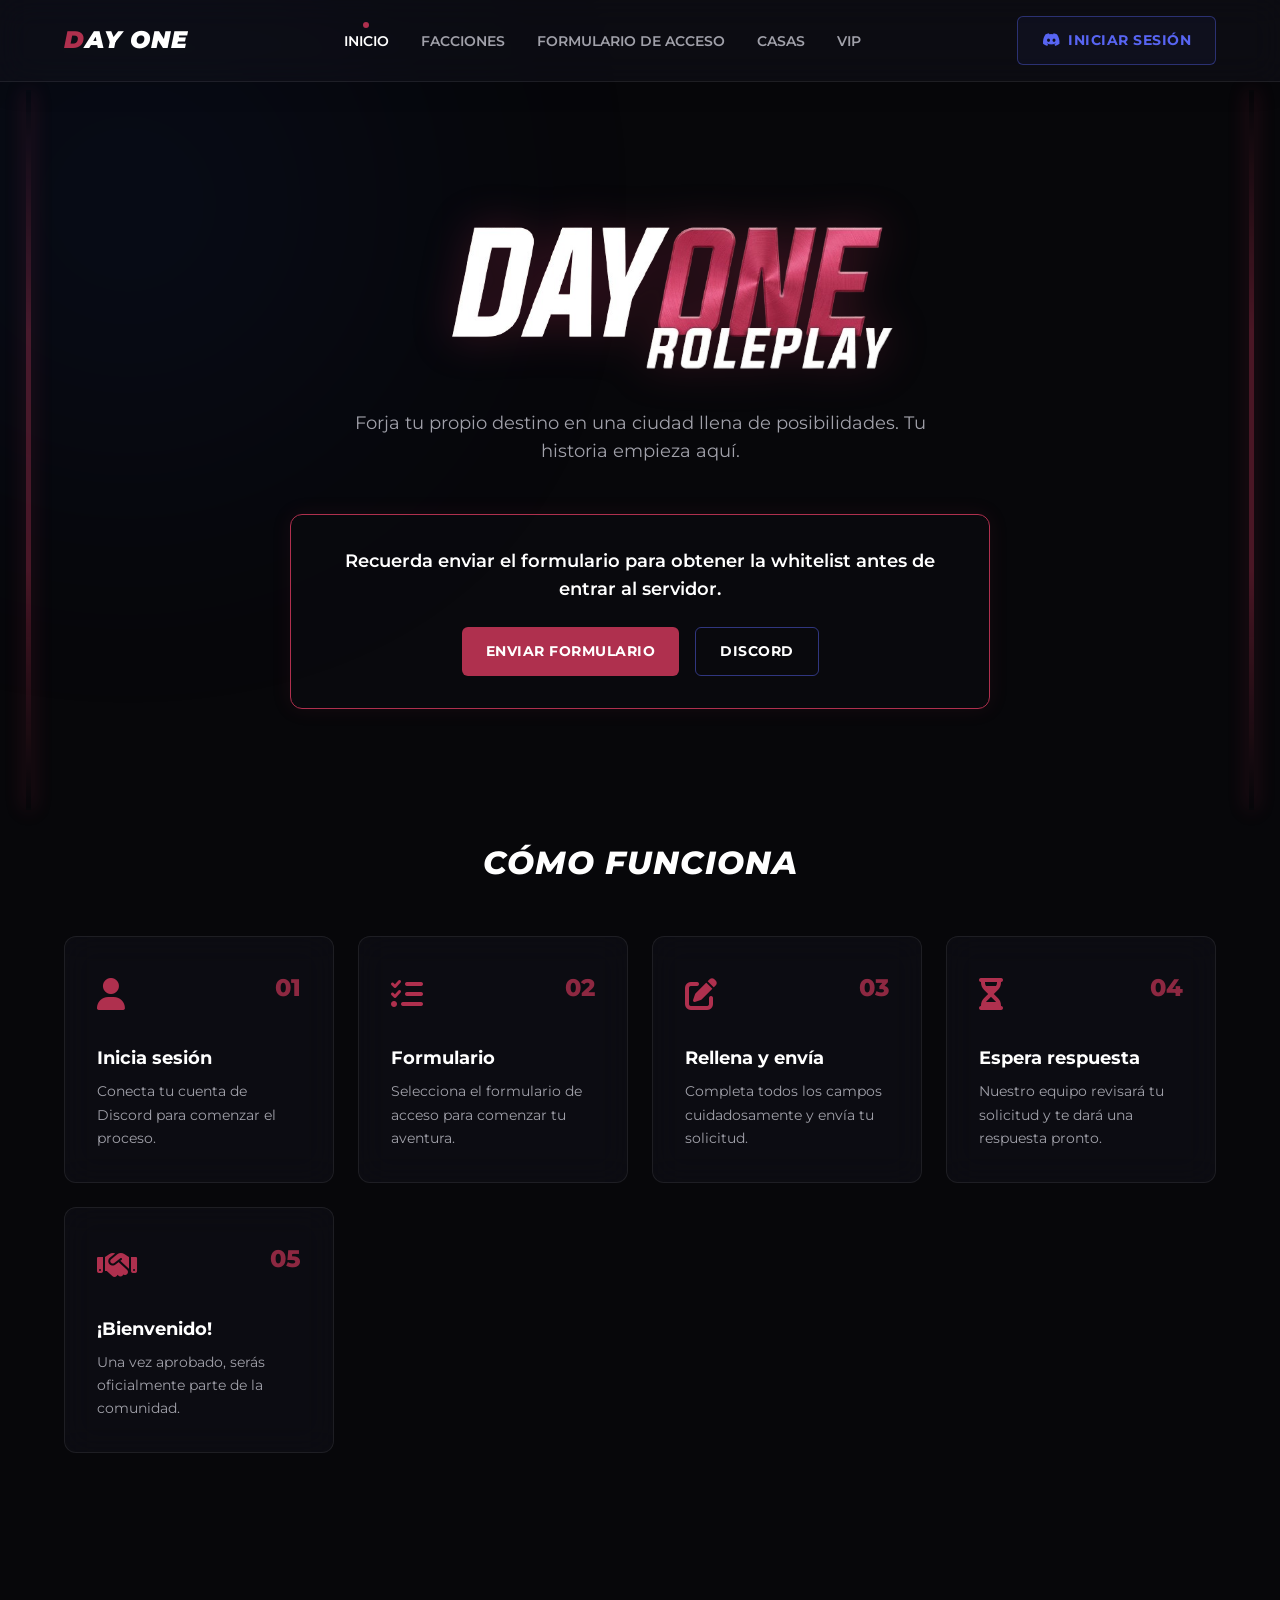
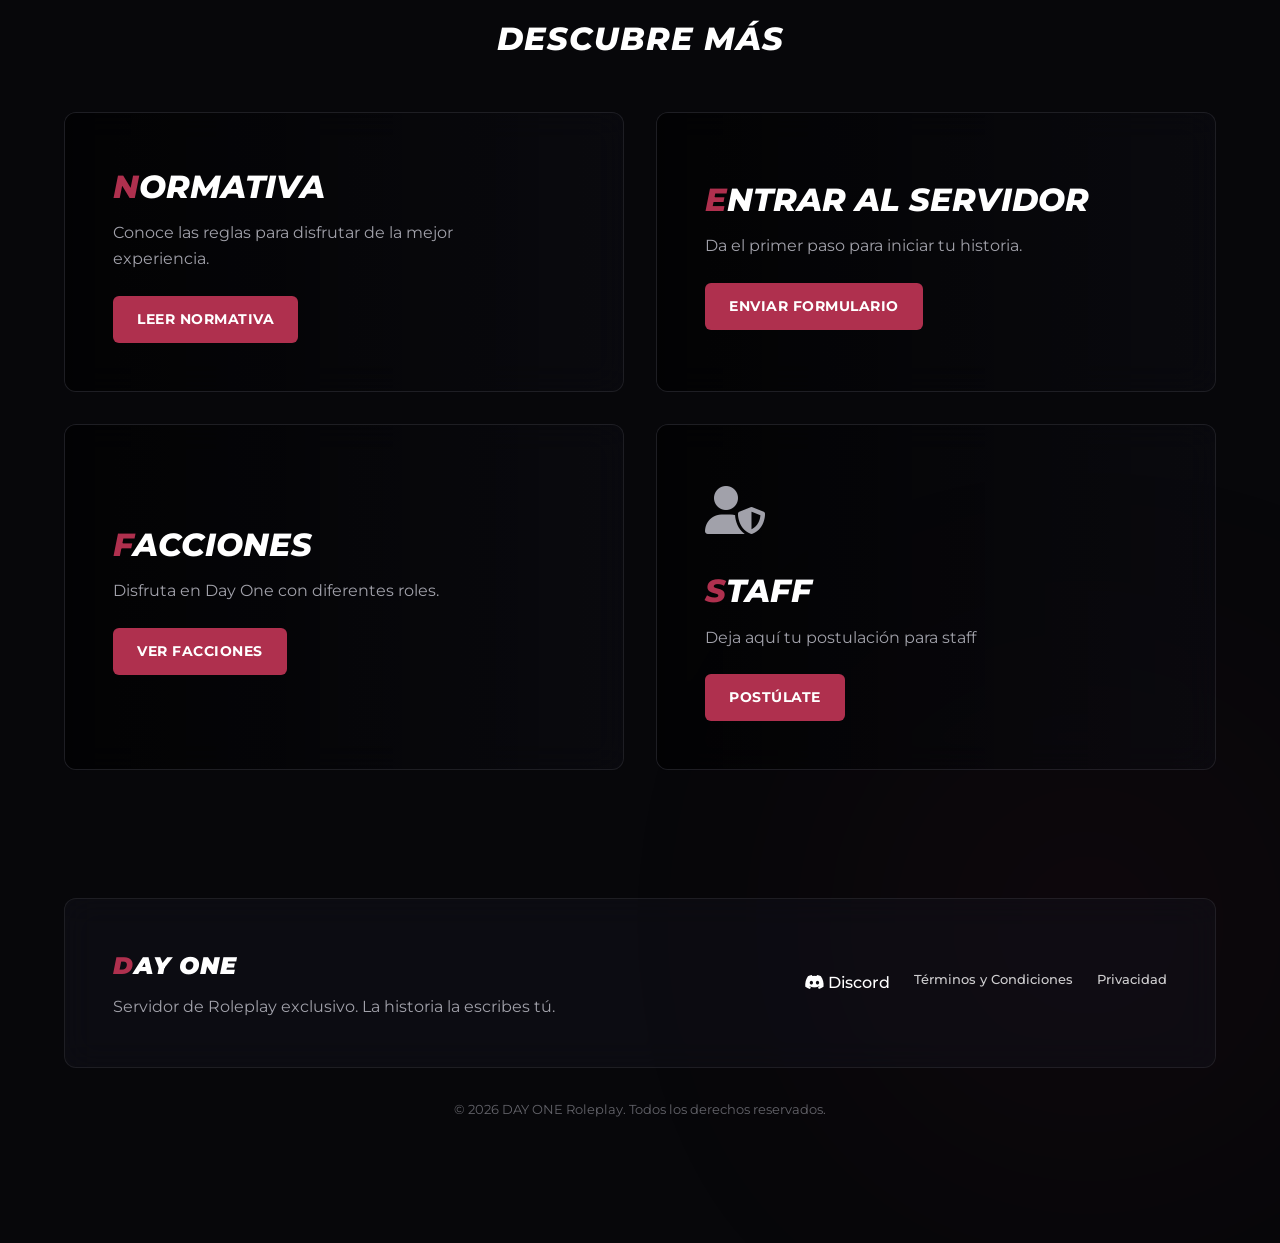
==== index.html @ 5eba6931 "V.1.0" ====
<!DOCTYPE html>
<html lang="es">
<head>
    <meta charset="UTF-8">
    <meta name="viewport" content="width=device-width, initial-scale=1.0">
    <title>DAY ONE - Servidor de Roleplay</title>
    <!-- Use Google Fonts (Montserrat for a gaming/modern aesthetic) -->
    <link rel="preconnect" href="https://fonts.googleapis.com">
    <link rel="preconnect" href="https://fonts.gstatic.com" crossorigin>
    <link href="https://fonts.googleapis.com/css2?family=Montserrat:ital,wght@0,300;0,400;0,600;0,700;0,800;0,900;1,800;1,900&display=swap" rel="stylesheet">
    <!-- Font Awesome for Icons -->
    <link rel="stylesheet" href="https://cdnjs.cloudflare.com/ajax/libs/font-awesome/6.4.0/css/all.min.css">
    
    <link rel="stylesheet" href="styles.css">
</head>
<body>

    <!-- Background decorative gradients -->
    <div class="bg-glow blue-top"></div>
    <div class="bg-glow pink-bottom"></div>

    <!-- Navigation Bar -->
    <nav class="navbar glass">
        <div class="container nav-container">
            <div class="logo">
                <!-- Puedes sustituir esto por tu imagen de logo. Ejemplo: <img src="assets/tu_imagen.png" alt="DAY ONE"> -->
                <a href="#" class="logo-text">
                    <span class="text-primary">D</span>AY ONE
                </a>
            </div>
            
            <ul class="nav-links">
                <li><a href="#" class="active">INICIO</a></li>
                <li><a href="facciones.html">FACCIONES</a></li>
                <li><a href="https://docs.google.com/forms/d/e/1FAIpQLSfUeQKy574hQDw7PgmTMZ7LwbjWmcLIfikVffbPudmNFep9xA/viewform" target="_blank">FORMULARIO DE ACCESO</a></li>
                <li><a href="casas.html">CASAS</a></li>
                <li><a href="vip.html">VIP</a></li>
            </ul>

            <div class="nav-right">
                <a href="https://discord.gg/4UwHEQPs" target="_blank" class="btn btn-ghost discord-login">
                    <i class="fa-brands fa-discord"></i> INICIAR SESIÓN
                </a>
            </div>
        </div>
    </nav>

    <!-- Hero Section -->
    <header class="hero">
        <div class="container">
            <img class="hero-logo" src="assets/logo-hero.png" alt="DAY ONE ROLEPLAY">
            <p class="hero-desc">Forja tu propio destino en una ciudad llena de posibilidades. Tu historia empieza aquí.</p>

            <div class="featured-card glass-glow border-primary">
                <p>Recuerda enviar el formulario para obtener la whitelist antes de entrar al servidor.</p>
                <div class="card-actions">
                    <a href="https://docs.google.com/forms/d/e/1FAIpQLSfUeQKy574hQDw7PgmTMZ7LwbjWmcLIfikVffbPudmNFep9xA/viewform" target="_blank" class="btn btn-primary">ENVIAR FORMULARIO</a>
                    <!-- Discord Link updated as requested -->
                    <a href="https://discord.gg/4UwHEQPs" target="_blank" class="btn btn-ghost btn-discord-link">DISCORD</a>
                </div>
            </div>
        </div>
    </header>

    <!-- How it Works Section -->
    <section class="how-it-works container">
        <h2 class="section-title">CÓMO FUNCIONA</h2>
        <div class="steps-grid">
            
            <div class="step-card glass">
                <div class="step-header">
                    <div class="step-icon"><i class="fa-solid fa-user"></i></div>
                    <div class="step-number text-primary">01</div>
                </div>
                <h3>Inicia sesión</h3>
                <p>Conecta tu cuenta de Discord para comenzar el proceso.</p>
            </div>

            <div class="step-card glass">
                <div class="step-header">
                    <div class="step-icon"><i class="fa-solid fa-list-check"></i></div>
                    <div class="step-number text-primary">02</div>
                </div>
                <h3>Formulario</h3>
                <p>Selecciona el formulario de acceso para comenzar tu aventura.</p>
            </div>

            <div class="step-card glass">
                <div class="step-header">
                    <div class="step-icon"><i class="fa-solid fa-pen-to-square"></i></div>
                    <div class="step-number text-primary">03</div>
                </div>
                <h3>Rellena y envía</h3>
                <p>Completa todos los campos cuidadosamente y envía tu solicitud.</p>
            </div>

            <div class="step-card glass">
                <div class="step-header">
                    <div class="step-icon"><i class="fa-solid fa-hourglass-half"></i></div>
                    <div class="step-number text-primary">04</div>
                </div>
                <h3>Espera respuesta</h3>
                <p>Nuestro equipo revisará tu solicitud y te dará una respuesta pronto.</p>
            </div>

            <div class="step-card glass">
                <div class="step-header">
                    <div class="step-icon"><i class="fa-solid fa-handshake"></i></div>
                    <div class="step-number text-primary">05</div>
                </div>
                <h3>¡Bienvenido!</h3>
                <p>Una vez aprobado, serás oficialmente parte de la comunidad.</p>
            </div>

        </div>
    </section>

    <!-- Discover More Section -->
    <section class="discover-more container">
        <h2 class="section-title">DESCUBRE MÁS</h2>
        <div class="cards-grid">
            
            <div class="large-card glass img-bg">
                <!-- Para poner tus imágenes de fondo, puedes modificar el CSS (.card-normativa) o añadir una imagen aquí -->
                <div class="card-content">
                    <h3><span class="text-primary">N</span>ORMATIVA</h3>
                    <p>Conoce las reglas para disfrutar de la mejor experiencia.</p>
                    <a href="https://day-one.gitbook.io/normativa-oficial-day-one-rp" target="_blank" class="btn btn-primary w-fit mt-4">LEER NORMATIVA</a>
                </div>
            </div>

            <div class="large-card glass img-bg">
                <div class="card-content">
                    <h3><span class="text-primary">E</span>NTRAR AL SERVIDOR</h3>
                    <p>Da el primer paso para iniciar tu historia.</p>
                    <a href="https://docs.google.com/forms/d/e/1FAIpQLSfUeQKy574hQDw7PgmTMZ7LwbjWmcLIfikVffbPudmNFep9xA/viewform" target="_blank" class="btn btn-primary w-fit mt-4">ENVIAR FORMULARIO</a>
                </div>
            </div>

            <div class="large-card glass img-bg split-card">
                <div class="card-content">
                    <h3><span class="text-primary">F</span>ACCIONES</h3>
                    <p>Disfruta en Day One con diferentes roles.</p>
                    <a href="facciones.html" class="btn btn-primary w-fit mt-4">VER FACCIONES</a>
                </div>
            </div>



            <div class="large-card glass img-bg split-card full-width">
                <div class="card-content">
                    <div class="icon-large"><i class="fa-solid fa-user-shield"></i></div>
                    <h3><span class="text-primary">S</span>TAFF</h3>
                    <p>Deja aquí tu postulación para staff</p>
                    <a href="https://docs.google.com/forms/d/e/1FAIpQLSfpYvR2bqRuwPtj0AYIXHo4t832PUCGTHd90vznVv9pT8E_pg/viewform?usp=publish-editor" target="_blank" class="btn btn-primary w-fit mt-4">POSTÚLATE</a>
                </div>
            </div>

        </div>
    </section>

    <!-- Footer -->
    <footer class="footer container">
        <div class="footer-content glass">
            <div class="footer-left">
                <div class="logo-text">
                    <span class="text-primary">D</span>AY ONE
                </div>
                <p class="footer-desc">Servidor de Roleplay exclusivo. La historia la escribes tú.</p>
            </div>
            <div class="footer-links" style="margin-left: auto;">
                <a href="https://discord.gg/4UwHEQPs" target="_blank"><i class="fa-brands fa-discord"></i> Discord</a>
                <a href="terminos.html" style="font-size: 0.8rem; opacity: 0.8;">Términos y Condiciones</a>
                <a href="privacidad.html" style="font-size: 0.8rem; opacity: 0.8;">Privacidad</a>
            </div>
        </div>
        <p class="copyright">&copy; 2026 DAY ONE Roleplay. Todos los derechos reservados.</p>
    </footer>

</body>
</html>
---- styles.css ----
/* Variables y reset */
:root {
  --primary: #AF304E;
  /* Red/Pink accent color from DAY ONE logo */
  --primary-hover: #C33C5F;
  --bg-dark: #07070a;
  --surface: rgba(22, 22, 30, 0.4);
  --glass-border: rgba(255, 255, 255, 0.08);
  --text-main: #ffffff;
  --text-muted: #a1a1aa;
}

* {
  margin: 0;
  padding: 0;
  box-sizing: border-box;
}

body {
  font-family: 'Montserrat', sans-serif;
  background-color: var(--bg-dark);
  color: var(--text-main);
  line-height: 1.6;
  overflow-x: hidden;
  position: relative;
}

/* Pseudo background gradients (gta style vibe) */
.bg-glow {
  position: absolute;
  border-radius: 50%;
  filter: blur(150px);
  z-index: -1;
  opacity: 0.15;
}

.blue-top {
  width: 60vw;
  height: 60vw;
  background: radial-gradient(circle, #2563eb, transparent 60%);
  top: -20vh;
  left: -20vw;
}

.pink-bottom {
  width: 50vw;
  height: 50vw;
  background: radial-gradient(circle, var(--primary), transparent 60%);
  bottom: -10vh;
  right: -10vw;
}

/* Utilities */
.container {
  width: 90%;
  max-width: 1280px;
  margin: 0 auto;
}

.text-primary {
  color: var(--primary);
}

.w-fit {
  width: fit-content;
}

.mt-4 {
  margin-top: 1.5rem;
}

.glass {
  background: var(--surface);
  backdrop-filter: blur(16px);
  -webkit-backdrop-filter: blur(16px);
  border: 1px solid var(--glass-border);
  border-radius: 12px;
}

/* Botones */
.btn {
  display: inline-flex;
  align-items: center;
  justify-content: center;
  gap: 0.5rem;
  padding: 0.75rem 1.5rem;
  font-weight: 700;
  font-size: 0.9rem;
  letter-spacing: 0.5px;
  border-radius: 6px;
  cursor: pointer;
  transition: all 0.3s ease;
  border: none;
  font-family: 'Montserrat', sans-serif;
  text-decoration: none;
}

.btn-primary {
  background: var(--primary);
  color: #fff;
}

.btn-primary:hover {
  background: var(--primary-hover);
  box-shadow: 0 0 15px rgba(175, 48, 78, 0.4);
}

.btn-ghost {
  background: transparent;
  color: var(--text-main);
  border: 1px solid var(--glass-border);
}

.btn-ghost:hover {
  background: rgba(255, 255, 255, 0.1);
  border-color: rgba(255, 255, 255, 0.2);
}

/* Custom exception for discord link */
.btn-discord-link {
  border-color: rgba(88, 101, 242, 0.5);
  /* Discord Blue subtle */
}

.btn-discord-link:hover {
  background: rgba(88, 101, 242, 0.1);
  border-color: rgba(88, 101, 242, 0.8);
}

/* Discord login button in Navbar */
.discord-login {
  color: #5865F2 !important;
  border-color: rgba(88, 101, 242, 0.4) !important;
  background: rgba(88, 101, 242, 0.05) !important;
}

.discord-login:hover {
  background: rgba(88, 101, 242, 0.2) !important;
  border-color: #5865F2 !important;
  color: #fff !important;
  box-shadow: 0 0 15px rgba(88, 101, 242, 0.4);
}

/* Navbar */
.navbar {
  position: fixed;
  top: 0;
  left: 0;
  width: 100%;
  padding: 1rem 0;
  z-index: 1000;
  border-radius: 0;
  border-top: none;
  border-left: none;
  border-right: none;
  box-shadow: 0 4px 30px rgba(0, 0, 0, 0.1);
}

.nav-container {
  display: flex;
  justify-content: space-between;
  align-items: center;
}

.logo-text {
  font-size: 1.5rem;
  font-weight: 900;
  font-style: italic;
  text-decoration: none;
  color: var(--text-main);
  letter-spacing: 1px;
}

.nav-links {
  list-style: none;
  display: flex;
  gap: 2rem;
}

.nav-links a {
  text-decoration: none;
  color: var(--text-muted);
  font-weight: 600;
  font-size: 0.9rem;
  transition: color 0.3s;
  position: relative;
}

.nav-links a:hover,
.nav-links a.active {
  color: var(--text-main);
}

.nav-links a::after {
  content: '';
  position: absolute;
  top: -10px;
  left: 50%;
  transform: translateX(-50%);
  width: 6px;
  height: 6px;
  background: var(--primary);
  border-radius: 50%;
  opacity: 0;
  transition: opacity 0.3s;
}

.nav-links a:hover::after,
.nav-links a.active::after {
  opacity: 1;
}

/* Hero Section */
.hero {
  padding-top: 12rem;
  padding-bottom: 3rem;
  text-align: center;
  min-height: 60vh;
  display: flex;
  flex-direction: column;
  align-items: center;
  position: relative;
}

/* Decorative Vertical Lines */
body::before,
body::after {
  content: '';
  position: fixed;
  top: 10%;
  height: 80vh;
  width: 5px;
  background: linear-gradient(to bottom, transparent, var(--primary), var(--primary), transparent);
  box-shadow: 0 0 20px var(--primary);
  opacity: 0.4;
  z-index: -3;
  pointer-events: none;
  animation: bg-lines-drift 8s infinite alternate ease-in-out;
}

body::before {
  left: 2%;
}

body::after {
  right: 2%;
}

@keyframes bg-lines-drift {
  0% {
    transform: translateY(-3%);
    opacity: 0.4;
  }

  100% {
    transform: translateY(3%);
    opacity: 0.8;
  }
}

.hero-subtitle {
  font-size: 1rem;
  color: var(--text-muted);
  letter-spacing: 3px;
  font-weight: 600;
  margin-bottom: 0.5rem;
}

.hero-title {
  font-size: clamp(4rem, 8vw, 9rem);
  font-weight: 900;
  font-style: italic;
  line-height: 1;
  margin-bottom: 1.5rem;
  text-shadow: 0 0 20px rgba(0, 0, 0, 0.5);
  letter-spacing: -2px;
}

.hero-logo {
  max-width: 90%;
  width: 600px;
  height: auto;
  margin-bottom: 1.5rem;
  filter: drop-shadow(0 0 20px rgba(175, 48, 78, 0.3));
  animation: logo-float 4s ease-in-out infinite alternate;
}

@keyframes logo-float {
  0% { transform: translateY(0); }
  100% { transform: translateY(-10px); }
}

.hero-desc {
  font-size: 1.1rem;
  color: var(--text-muted);
  max-width: 600px;
  margin: 0 auto 3rem;
}

.featured-card {
  max-width: 700px;
  margin: 0 auto;
  padding: 2rem;
  background: rgba(10, 10, 15, 0.7);
  border: 1px solid var(--primary);
  box-shadow: 0 0 20px rgba(175, 48, 78, 0.1);
  border-radius: 12px;
}

.featured-card p {
  font-size: 1.1rem;
  font-weight: 600;
  margin-bottom: 1.5rem;
}

.card-actions {
  display: flex;
  justify-content: center;
  gap: 1rem;
}

/* Section Titles */
.section-title {
  font-size: 2rem;
  font-weight: 800;
  font-style: italic;
  margin-bottom: 3rem;
  text-align: center;
  letter-spacing: 1px;
}

/* How it works */
.how-it-works {
  padding: 5rem 0;
}

.steps-grid {
  display: grid;
  grid-template-columns: repeat(auto-fit, minmax(220px, 1fr));
  gap: 1.5rem;
}

.step-card {
  padding: 2rem;
  transition: transform 0.3s, box-shadow 0.3s;
}

.step-card:hover {
  transform: translateY(-5px);
  box-shadow: 0 10px 30px rgba(0, 0, 0, 0.3);
  border-color: rgba(175, 48, 78, 0.3);
}

.step-header {
  display: flex;
  justify-content: space-between;
  align-items: flex-start;
  margin-bottom: 1.5rem;
}

.step-icon {
  font-size: 2rem;
  color: var(--primary);
}

.step-number {
  font-size: 1.5rem;
  font-weight: 800;
  opacity: 0.8;
}

.step-card h3 {
  font-size: 1.1rem;
  margin-bottom: 0.5rem;
}

.step-card p {
  color: var(--text-muted);
  font-size: 0.9rem;
}

/* Discover More Section */
.discover-more {
  padding: 5rem 0;
  padding-bottom: 8rem;
}

.cards-grid {
  display: grid;
  grid-template-columns: repeat(2, 1fr);
  gap: 2rem;
}

.large-card {
  min-height: 250px;
  position: relative;
  overflow: hidden;
  transition: border-color 0.3s, box-shadow 0.3s;
}

.large-card:hover {
  border-color: var(--primary);
  box-shadow: 0 0 20px rgba(175, 48, 78, 0.15);
}

.card-content {
  padding: 3rem;
  position: relative;
  z-index: 2;
  height: 100%;
  display: flex;
  flex-direction: column;
  justify-content: center;
}

/* Image Background style for placeholders */
.img-bg {
  background: var(--surface);
  /* User can replace this with an image */
}

/* Añadir un degradado sutil oscuro encima de la posible imagen */
.img-bg::before {
  content: '';
  position: absolute;
  top: 0;
  left: 0;
  right: 0;
  bottom: 0;
  background: linear-gradient(to right, rgba(0, 0, 0, 0.8), rgba(0, 0, 0, 0.2));
  z-index: 1;
}

.large-card h3 {
  font-size: 2rem;
  font-weight: 800;
  font-style: italic;
  margin-bottom: 0.5rem;
}

.large-card p {
  color: var(--text-muted);
  max-width: 80%;
}

.icon-large {
  font-size: 3rem;
  color: var(--text-muted);
  margin-bottom: 1rem;
}

/* Footer */
.footer {
  padding-bottom: 2rem;
}

.footer-content {
  padding: 3rem;
  display: flex;
  justify-content: space-between;
  align-items: center;
  flex-wrap: wrap;
  gap: 2rem;
  margin-bottom: 2rem;
}

.footer-left p {
  color: var(--text-muted);
  margin-top: 0.5rem;
}

.footer-links {
  display: flex;
  gap: 1.5rem;
}

.footer-links a {
  color: var(--text-main);
  text-decoration: none;
  font-weight: 500;
  transition: color 0.3s;
}

.footer-links a:hover {
  color: var(--primary);
}

.copyright {
  text-align: center;
  color: var(--text-muted);
  font-size: 0.8rem;
  opacity: 0.6;
}

.footer-bottom {
  margin-top: 2rem;
  padding-top: 1.5rem;
  border-top: 1px solid rgba(255, 255, 255, 0.05);
  display: flex;
  justify-content: space-between;
  align-items: center;
  gap: 1rem;
  flex-wrap: wrap;
}

.footer-legal-links {
  display: flex;
  gap: 1.5rem;
}

.footer-legal-links a {
  color: var(--text-muted);
  text-decoration: none;
  font-size: 0.75rem;
  font-weight: 500;
  transition: all 0.3s ease;
  text-transform: uppercase;
  letter-spacing: 0.5px;
}

.footer-legal-links a:hover {
  color: var(--primary);
  opacity: 1;
}

/* Casas Section */
.page-header {
  padding: 10rem 0 2rem;
  text-align: center;
}

.page-title {
  font-size: clamp(3rem, 6vw, 5rem);
  font-weight: 900;
  font-style: italic;
  margin-bottom: 1rem;
}

.tier-nav {
  display: flex;
  flex-wrap: wrap;
  justify-content: center;
  gap: 1rem;
  margin-bottom: 4rem;
}

.tier-nav-btn {
  background: var(--surface);
  color: var(--text-main);
  border: 1px solid var(--glass-border);
  padding: 0.5rem 1rem;
  border-radius: 20px;
  text-decoration: none;
  font-weight: 600;
  font-size: 0.9rem;
  transition: all 0.3s ease;
}

.tier-nav-btn:hover {
  background: var(--primary);
  border-color: var(--primary);
  color: #fff;
}

.tier-section {
  margin-bottom: 6rem;
}

.tier-title {
  font-size: 2.5rem;
  font-weight: 800;
  font-style: italic;
  margin-bottom: 2rem;
  padding-bottom: 0.5rem;
  border-bottom: 2px solid var(--primary);
  display: inline-block;
}

.gallery-grid {
  display: grid;
  grid-template-columns: repeat(auto-fill, minmax(300px, 1fr));
  gap: 2rem;
}

.gallery-item {
  display: flex;
  flex-direction: column;
  gap: 1rem;
}

.placeholder-square {
  width: 100%;
  aspect-ratio: 1 / 1;
  background: var(--surface);
  border: 1px dashed rgba(255, 255, 255, 0.2);
  border-radius: 12px;
  display: flex;
  align-items: center;
  justify-content: center;
  transition: all 0.3s ease;
  position: relative;
  overflow: hidden;
}

.placeholder-square:hover {
  border-color: var(--primary);
  box-shadow: 0 0 20px rgba(175, 48, 78, 0.15);
}

.placeholder-icon {
  font-size: 3rem;
  color: rgba(255, 255, 255, 0.1);
}

.item-title {
  font-weight: 600;
  color: var(--text-muted);
  font-size: 0.95rem;
  text-align: center;
}

/* VIP Options Table */
.vip-container {
  max-width: 900px;
  margin: 0 auto;
  padding-bottom: 8rem;
}

.vip-table {
  width: 100%;
  border-collapse: separate;
  border-spacing: 0;
  margin-bottom: 3rem;
  border-radius: 12px;
  overflow: hidden;
  border: 1px solid var(--glass-border);
  background: var(--surface);
  backdrop-filter: blur(16px);
  -webkit-backdrop-filter: blur(16px);
  box-shadow: 0 0 20px rgba(0, 0, 0, 0.5);
}

.vip-table th,
.vip-table td {
  padding: 1.2rem 1.5rem;
  text-align: left;
  border-bottom: 1px solid rgba(255, 255, 255, 0.05);
}

.vip-table td {
  font-weight: 600;
  font-size: 1rem;
}

.vip-table td:last-child {
  text-align: right;
  color: #fff;
  font-weight: 800;
  letter-spacing: 0.5px;
}

.vip-table tr:last-child td {
  border-bottom: none;
}

.vip-table tbody tr:hover td {
  background: rgba(175, 48, 78, 0.1);
}

.vip-table .table-category th {
  background: rgba(0, 0, 0, 0.5);
  text-align: center;
  font-weight: 900;
  color: #fff;
  font-size: 1.8rem;
  padding: 1.5rem;
  font-style: italic;
  border-bottom: 2px solid var(--primary);
  text-transform: uppercase;
  letter-spacing: 2px;
}

/* Netflix Row VIP */
.netflix-section {
  margin-bottom: 3rem;
  width: 100%;
}

.netflix-section .tier-title {
  margin-bottom: 1.5rem;
  text-align: center;
  font-size: 1.8rem;
  font-weight: 900;
  text-transform: uppercase;
}

.netflix-row-wrapper {
  position: relative;
  display: flex;
  align-items: center;
  width: 100%;
}

.scroll-btn {
  position: absolute;
  top: 50%;
  transform: translateY(-50%);
  background: rgba(10, 10, 15, 0.9);
  border: 1px solid var(--primary);
  color: var(--primary);
  font-size: 1.5rem;
  height: 50px;
  width: 50px;
  border-radius: 50%;
  cursor: pointer;
  display: flex;
  align-items: center;
  justify-content: center;
  transition: all 0.3s ease;
  z-index: 10;
  box-shadow: 0 0 15px rgba(175, 48, 78, 0.3);
}

.scroll-btn:hover {
  background: var(--primary);
  color: #fff;
  box-shadow: 0 0 25px rgba(175, 48, 78, 0.8);
}

.scroll-left {
  left: -25px;
}

.scroll-right {
  right: -25px;
}

.netflix-row {
  display: flex;
  overflow-x: auto;
  gap: 1.5rem;
  padding: 1rem 0 2rem 0;
  scroll-behavior: smooth;
  scrollbar-width: none;
  /* Firefox */
  -ms-overflow-style: none;
  /* IE/Edge */
  width: 100%;
}

.netflix-row::-webkit-scrollbar {
  display: none;
  /* Hide Chromium/Safari scrollbar */
}

.netflix-card {
  flex: 0 0 250px;
  background: var(--surface);
  border: 1px solid var(--glass-border);
  border-radius: 12px;
  overflow: hidden;
  transition: transform 0.3s ease, box-shadow 0.3s ease, border-color 0.3s ease;
  cursor: pointer;
  display: flex;
  flex-direction: column;
}

.netflix-card:hover {
  transform: translateY(-8px) scale(1.02);
  box-shadow: 0 15px 30px rgba(175, 48, 78, 0.2);
  border-color: var(--primary);
  z-index: 2;
}

.card-img-placeholder {
  height: 180px;
  background: linear-gradient(135deg, #1a1a1a 0%, #0d0d0d 100%);
  display: flex;
  align-items: center;
  justify-content: center;
  border-bottom: 1px solid var(--glass-border);
}

.card-img-placeholder i {
  font-size: 3rem;
  color: var(--primary);
  opacity: 0.5;
  transition: opacity 0.3s ease;
}

.netflix-card:hover .card-img-placeholder i {
  opacity: 1;
}

.netflix-card .card-img {
  height: 180px;
  width: 100%;
  overflow: hidden;
  border-bottom: 1px solid var(--glass-border);
  position: relative;
  background: #000;
}

.netflix-card .card-img img {
  width: 100%;
  height: 100%;
  object-fit: cover;
  object-position: center;
  transition: transform 0.6s cubic-bezier(0.33, 1, 0.68, 1);
}

.netflix-card:hover .card-img img {
  transform: scale(1.15);
}

.netflix-card .card-info {
  padding: 1.2rem;
  text-align: center;
}

.netflix-card h4 {
  font-size: 1.1rem;
  font-weight: 700;
  margin-bottom: 0.5rem;
  color: var(--text-main);
}

/* VIP Center Buttons */
.vip-buttons-section {
  display: flex;
  flex-direction: column;
  align-items: center;
  gap: 1.5rem;
  margin-bottom: 5rem;
  padding-top: 2.5rem;
  border-top: 1px dashed rgba(255, 255, 255, 0.1);
}

.btn-large {
  padding: 1rem 2rem;
  font-size: 1.1rem;
  width: 100%;
  max-width: 400px;
  text-align: center;
  justify-content: center;
  letter-spacing: 1.5px;
  border-radius: 8px;
  text-transform: uppercase;
}

/* Image Modal Styles */
.modal {
  display: none;
  position: fixed;
  z-index: 2000;
  left: 0;
  top: 0;
  width: 100%;
  height: 100vh;
  background-color: rgba(0, 0, 0, 0.9);
  backdrop-filter: blur(10px);
  -webkit-backdrop-filter: blur(10px);
  align-items: center;
  justify-content: center;
  flex-direction: column;
}

.modal-content {
  display: flex;
  justify-content: center;
  align-items: center;
  width: 90%;
  max-width: 1000px;
  max-height: 85vh;
  animation: zoomIn 0.3s cubic-bezier(0.175, 0.885, 0.32, 1.275);
}

.close-modal {
  position: absolute;
  top: 30px;
  right: 50px;
  color: var(--text-muted);
  font-size: 50px;
  font-weight: bold;
  cursor: pointer;
  transition: 0.3s;
  z-index: 2001;
}

.close-modal:hover,
.close-modal:focus {
  color: var(--primary);
  transform: scale(1.1);
  text-shadow: 0 0 15px var(--primary);
}

@keyframes zoomIn {
  from {
    transform: scale(0.5);
    opacity: 0;
  }

  to {
    transform: scale(1);
    opacity: 1;
  }
}

/* Factions 3-Column Layout */
.factions-layout {
  display: flex;
  width: 100%;
  max-width: 1100px;
  height: 600px;
  gap: 1.5rem;
  margin: 0 auto 8rem auto;
  overflow: hidden;
}

.faction-hero-card {
  position: relative;
  flex: 1;
  border-radius: 12px;
  overflow: hidden;
  cursor: pointer;
  transition: all 0.6s cubic-bezier(0.25, 1, 0.5, 1);
  border: 1px solid var(--glass-border);
  background: var(--surface);
  text-decoration: none;
  color: inherit;
}

.faction-hero-card:hover {
  flex: 2.5;
  border-color: var(--primary);
  box-shadow: 0 0 30px rgba(175, 48, 78, 0.3);
}

.faction-hero-card .card-bg {
  position: absolute;
  top: 0;
  left: 0;
  width: 100%;
  height: 100%;
  object-fit: cover;
  transition: transform 0.8s ease, filter 0.3s ease;
  filter: grayscale(40%) brightness(0.6);
  z-index: 0;
}

.faction-hero-card:hover .card-bg {
  transform: scale(1.1);
  filter: grayscale(0%) brightness(0.9);
}

.faction-hero-card .card-content-overlay {
  position: absolute;
  bottom: 0;
  left: 0;
  width: 100%;
  padding: 2rem;
  background: linear-gradient(to top, rgba(0, 0, 0, 0.9), transparent);
  z-index: 1;
  color: #fff;
  transition: all 0.3s ease;
  text-align: center;
}

.faction-hero-card h2 {
  font-size: 2.5rem;
  font-weight: 900;
  text-transform: uppercase;
  font-style: italic;
  margin-bottom: 0;
  text-shadow: 0 2px 10px rgba(0, 0, 0, 0.5);
  transition: transform 0.3s ease;
}

.faction-hero-card:hover h2 {
  transform: translateY(-10px);
  color: var(--primary);
}

/* Faction Dropdown Menu */
.faction-dropdown {
  position: absolute;
  top: 0;
  left: 0;
  width: 100%;
  height: 100%;
  background: rgba(10, 10, 15, 0.95);
  backdrop-filter: blur(8px);
  -webkit-backdrop-filter: blur(8px);
  display: flex;
  flex-direction: column;
  justify-content: center;
  align-items: center;
  gap: 1.5rem;
  z-index: 5;
  opacity: 0;
  pointer-events: none;
  transform: translateY(20px);
  transition: all 0.4s cubic-bezier(0.25, 1, 0.5, 1);
}

.faction-hero-card.active .faction-dropdown {
  opacity: 1;
  pointer-events: all;
  transform: translateY(0);
}

.dropdown-item {
  font-size: 2rem;
  font-weight: 800;
  color: #fff;
  text-decoration: none;
  text-transform: uppercase;
  font-style: italic;
  letter-spacing: 2px;
  padding: 1rem 2rem;
  border: 1px solid rgba(255, 255, 255, 0.1);
  border-radius: 8px;
  transition: all 0.3s ease;
  width: 80%;
  text-align: center;
  background: rgba(255, 255, 255, 0.05);
}

.dropdown-item:hover {
  background: var(--primary);
  border-color: var(--primary);
  transform: scale(1.05);
  box-shadow: 0 0 20px rgba(175, 48, 78, 0.4);
}

/* Responsive */
@media (max-width: 900px) {
  .factions-layout {
    flex-direction: column;
    height: auto;
  }

  .faction-hero-card {
    height: 300px;
    flex: none;
  }

  .faction-hero-card:hover {
    flex: none;
    transform: scale(1.02);
  }

  .nav-links {
    display: none;
    /* Hide on mobile for simplicity, add hamburger if needed */
  }

  .cards-grid {
    grid-template-columns: 1fr;
  }

  .card-actions {
    flex-direction: column;
  }

  .hero-title {
    font-size: 4rem;
  }

  .gallery-grid {
    grid-template-columns: repeat(auto-fill, minmax(200px, 1fr));
  }
}
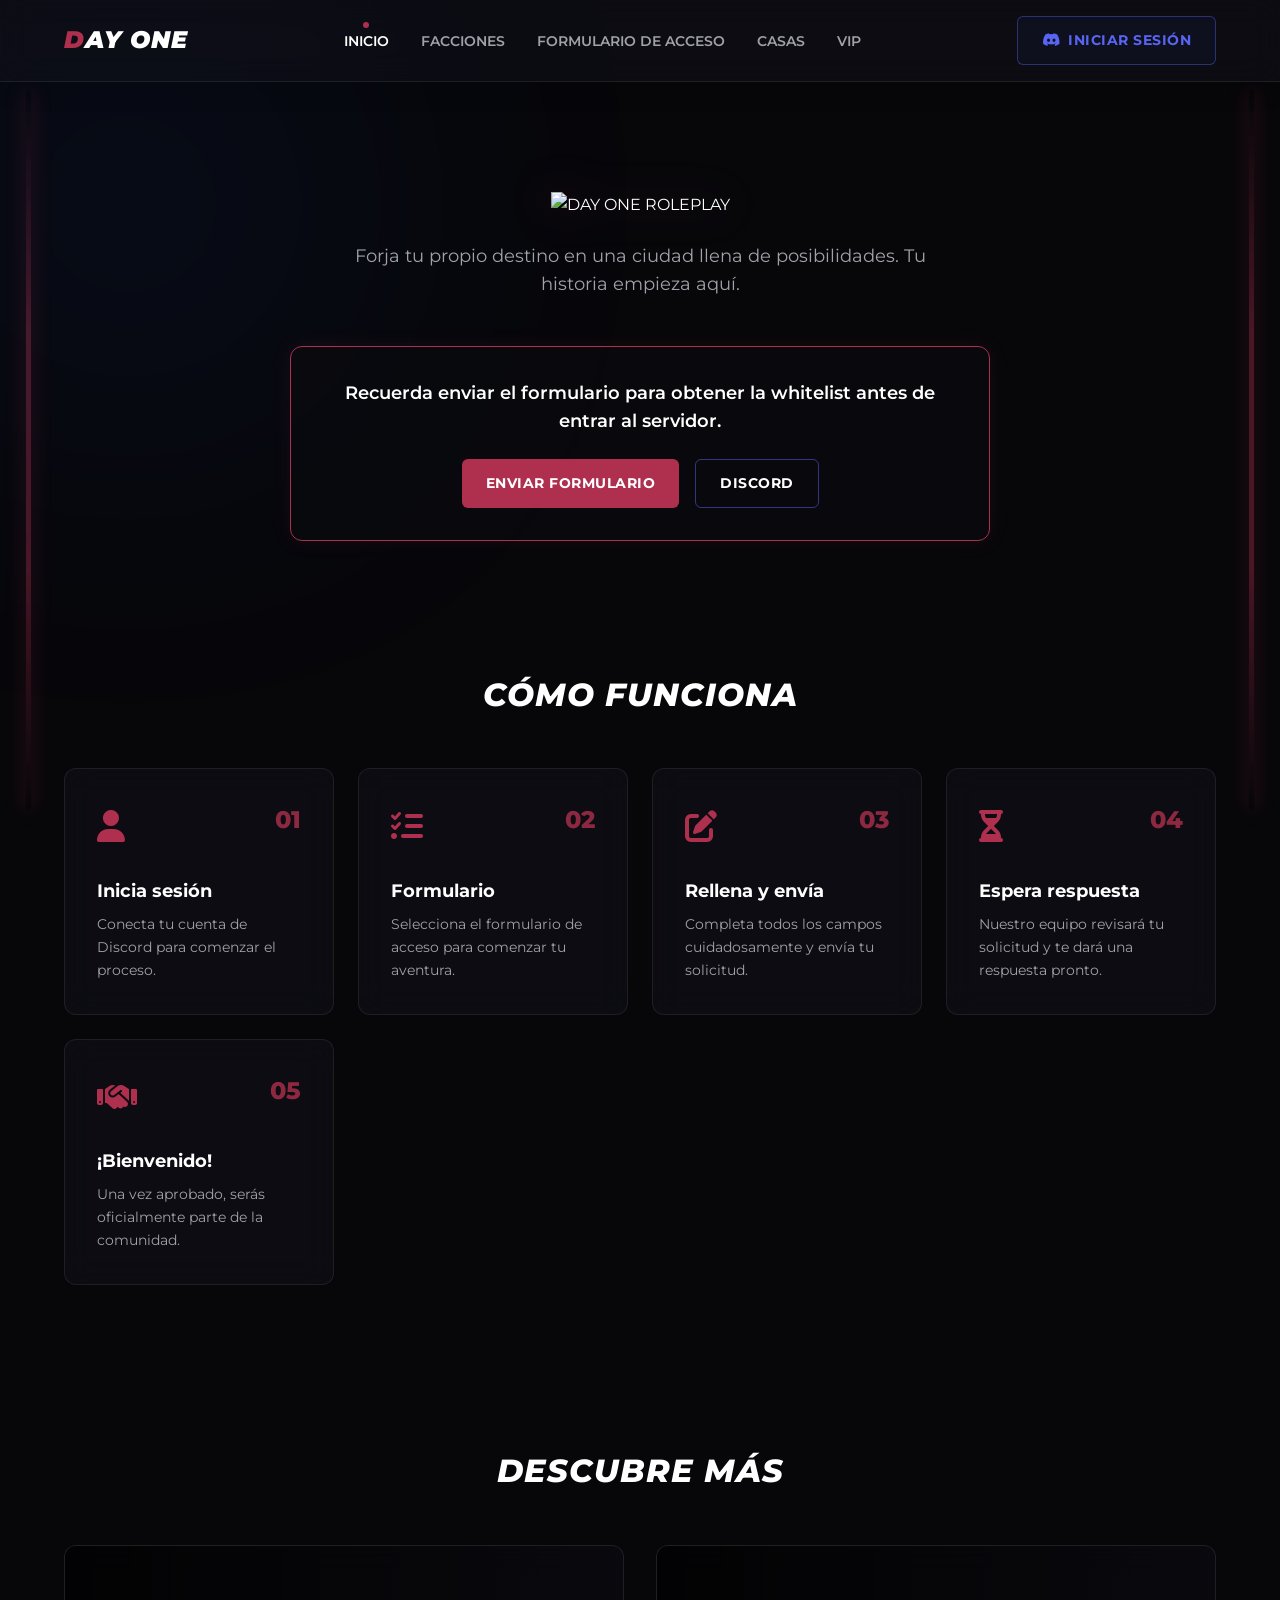
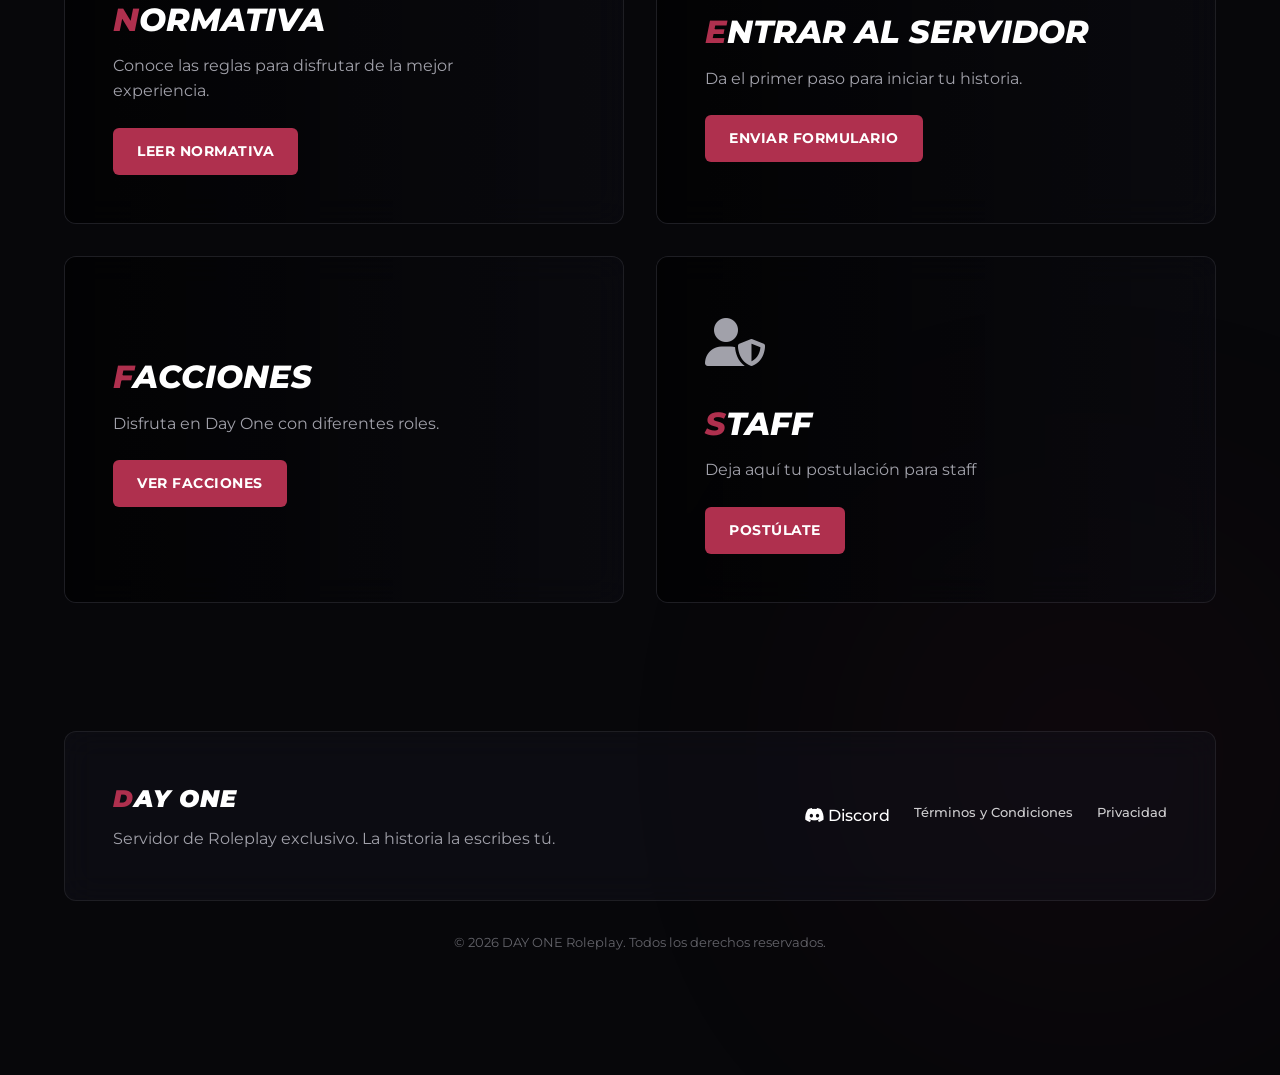
==== commit 0f78b17c: "Add files via upload" ====
--- a/index.html
+++ b/index.html
@@ -1,5 +1,6 @@
 <!DOCTYPE html>
 <html lang="es">
+
 <head>
     <meta charset="UTF-8">
     <meta name="viewport" content="width=device-width, initial-scale=1.0">
@@ -7,12 +8,15 @@
     <!-- Use Google Fonts (Montserrat for a gaming/modern aesthetic) -->
     <link rel="preconnect" href="https://fonts.googleapis.com">
     <link rel="preconnect" href="https://fonts.gstatic.com" crossorigin>
-    <link href="https://fonts.googleapis.com/css2?family=Montserrat:ital,wght@0,300;0,400;0,600;0,700;0,800;0,900;1,800;1,900&display=swap" rel="stylesheet">
+    <link
+        href="https://fonts.googleapis.com/css2?family=Montserrat:ital,wght@0,300;0,400;0,600;0,700;0,800;0,900;1,800;1,900&display=swap"
+        rel="stylesheet">
     <!-- Font Awesome for Icons -->
     <link rel="stylesheet" href="https://cdnjs.cloudflare.com/ajax/libs/font-awesome/6.4.0/css/all.min.css">
-    
+
     <link rel="stylesheet" href="styles.css">
 </head>
+
 <body>
 
     <!-- Background decorative gradients -->
@@ -28,17 +32,18 @@
                     <span class="text-primary">D</span>AY ONE
                 </a>
             </div>
-            
+
             <ul class="nav-links">
                 <li><a href="#" class="active">INICIO</a></li>
                 <li><a href="facciones.html">FACCIONES</a></li>
-                <li><a href="https://docs.google.com/forms/d/e/1FAIpQLSfUeQKy574hQDw7PgmTMZ7LwbjWmcLIfikVffbPudmNFep9xA/viewform" target="_blank">FORMULARIO DE ACCESO</a></li>
+                <li><a href="https://docs.google.com/forms/d/e/1FAIpQLSfUeQKy574hQDw7PgmTMZ7LwbjWmcLIfikVffbPudmNFep9xA/viewform"
+                        target="_blank">FORMULARIO DE ACCESO</a></li>
                 <li><a href="casas.html">CASAS</a></li>
                 <li><a href="vip.html">VIP</a></li>
             </ul>
 
             <div class="nav-right">
-                <a href="https://discord.gg/4UwHEQPs" target="_blank" class="btn btn-ghost discord-login">
+                <a href="https://discord.gg/2w2SakPv6j" target="_blank" class="btn btn-ghost discord-login">
                     <i class="fa-brands fa-discord"></i> INICIAR SESIÓN
                 </a>
             </div>
@@ -48,15 +53,18 @@
     <!-- Hero Section -->
     <header class="hero">
         <div class="container">
-            <img class="hero-logo" src="assets/logo-hero.png" alt="DAY ONE ROLEPLAY">
-            <p class="hero-desc">Forja tu propio destino en una ciudad llena de posibilidades. Tu historia empieza aquí.</p>
+            <img class="hero-logo" src="assets/logo2.png" alt="DAY ONE ROLEPLAY">
+            <p class="hero-desc">Forja tu propio destino en una ciudad llena de posibilidades. Tu historia empieza aquí.
+            </p>
 
             <div class="featured-card glass-glow border-primary">
                 <p>Recuerda enviar el formulario para obtener la whitelist antes de entrar al servidor.</p>
                 <div class="card-actions">
-                    <a href="https://docs.google.com/forms/d/e/1FAIpQLSfUeQKy574hQDw7PgmTMZ7LwbjWmcLIfikVffbPudmNFep9xA/viewform" target="_blank" class="btn btn-primary">ENVIAR FORMULARIO</a>
+                    <a href="https://docs.google.com/forms/d/e/1FAIpQLSfUeQKy574hQDw7PgmTMZ7LwbjWmcLIfikVffbPudmNFep9xA/viewform"
+                        target="_blank" class="btn btn-primary">ENVIAR FORMULARIO</a>
                     <!-- Discord Link updated as requested -->
-                    <a href="https://discord.gg/4UwHEQPs" target="_blank" class="btn btn-ghost btn-discord-link">DISCORD</a>
+                    <a href="https://discord.gg/2w2SakPv6j" target="_blank"
+                        class="btn btn-ghost btn-discord-link">DISCORD</a>
                 </div>
             </div>
         </div>
@@ -66,7 +74,7 @@
     <section class="how-it-works container">
         <h2 class="section-title">CÓMO FUNCIONA</h2>
         <div class="steps-grid">
-            
+
             <div class="step-card glass">
                 <div class="step-header">
                     <div class="step-icon"><i class="fa-solid fa-user"></i></div>
@@ -119,13 +127,14 @@
     <section class="discover-more container">
         <h2 class="section-title">DESCUBRE MÁS</h2>
         <div class="cards-grid">
-            
+
             <div class="large-card glass img-bg">
                 <!-- Para poner tus imágenes de fondo, puedes modificar el CSS (.card-normativa) o añadir una imagen aquí -->
                 <div class="card-content">
                     <h3><span class="text-primary">N</span>ORMATIVA</h3>
                     <p>Conoce las reglas para disfrutar de la mejor experiencia.</p>
-                    <a href="https://day-one.gitbook.io/normativa-oficial-day-one-rp" target="_blank" class="btn btn-primary w-fit mt-4">LEER NORMATIVA</a>
+                    <a href="https://day-one.gitbook.io/normativa-oficial-day-one-rp" target="_blank"
+                        class="btn btn-primary w-fit mt-4">LEER NORMATIVA</a>
                 </div>
             </div>
 
@@ -133,7 +142,8 @@
                 <div class="card-content">
                     <h3><span class="text-primary">E</span>NTRAR AL SERVIDOR</h3>
                     <p>Da el primer paso para iniciar tu historia.</p>
-                    <a href="https://docs.google.com/forms/d/e/1FAIpQLSfUeQKy574hQDw7PgmTMZ7LwbjWmcLIfikVffbPudmNFep9xA/viewform" target="_blank" class="btn btn-primary w-fit mt-4">ENVIAR FORMULARIO</a>
+                    <a href="https://docs.google.com/forms/d/e/1FAIpQLSfUeQKy574hQDw7PgmTMZ7LwbjWmcLIfikVffbPudmNFep9xA/viewform"
+                        target="_blank" class="btn btn-primary w-fit mt-4">ENVIAR FORMULARIO</a>
                 </div>
             </div>
 
@@ -152,7 +162,8 @@
                     <div class="icon-large"><i class="fa-solid fa-user-shield"></i></div>
                     <h3><span class="text-primary">S</span>TAFF</h3>
                     <p>Deja aquí tu postulación para staff</p>
-                    <a href="https://docs.google.com/forms/d/e/1FAIpQLSfpYvR2bqRuwPtj0AYIXHo4t832PUCGTHd90vznVv9pT8E_pg/viewform?usp=publish-editor" target="_blank" class="btn btn-primary w-fit mt-4">POSTÚLATE</a>
+                    <a href="https://docs.google.com/forms/d/e/1FAIpQLSfpYvR2bqRuwPtj0AYIXHo4t832PUCGTHd90vznVv9pT8E_pg/viewform?usp=publish-editor"
+                        target="_blank" class="btn btn-primary w-fit mt-4">POSTÚLATE</a>
                 </div>
             </div>
 
@@ -169,7 +180,7 @@
                 <p class="footer-desc">Servidor de Roleplay exclusivo. La historia la escribes tú.</p>
             </div>
             <div class="footer-links" style="margin-left: auto;">
-                <a href="https://discord.gg/4UwHEQPs" target="_blank"><i class="fa-brands fa-discord"></i> Discord</a>
+                <a href="https://discord.gg/2w2SakPv6j" target="_blank"><i class="fa-brands fa-discord"></i> Discord</a>
                 <a href="terminos.html" style="font-size: 0.8rem; opacity: 0.8;">Términos y Condiciones</a>
                 <a href="privacidad.html" style="font-size: 0.8rem; opacity: 0.8;">Privacidad</a>
             </div>
@@ -178,4 +189,5 @@
     </footer>
 
 </body>
-</html>
+
+</html>
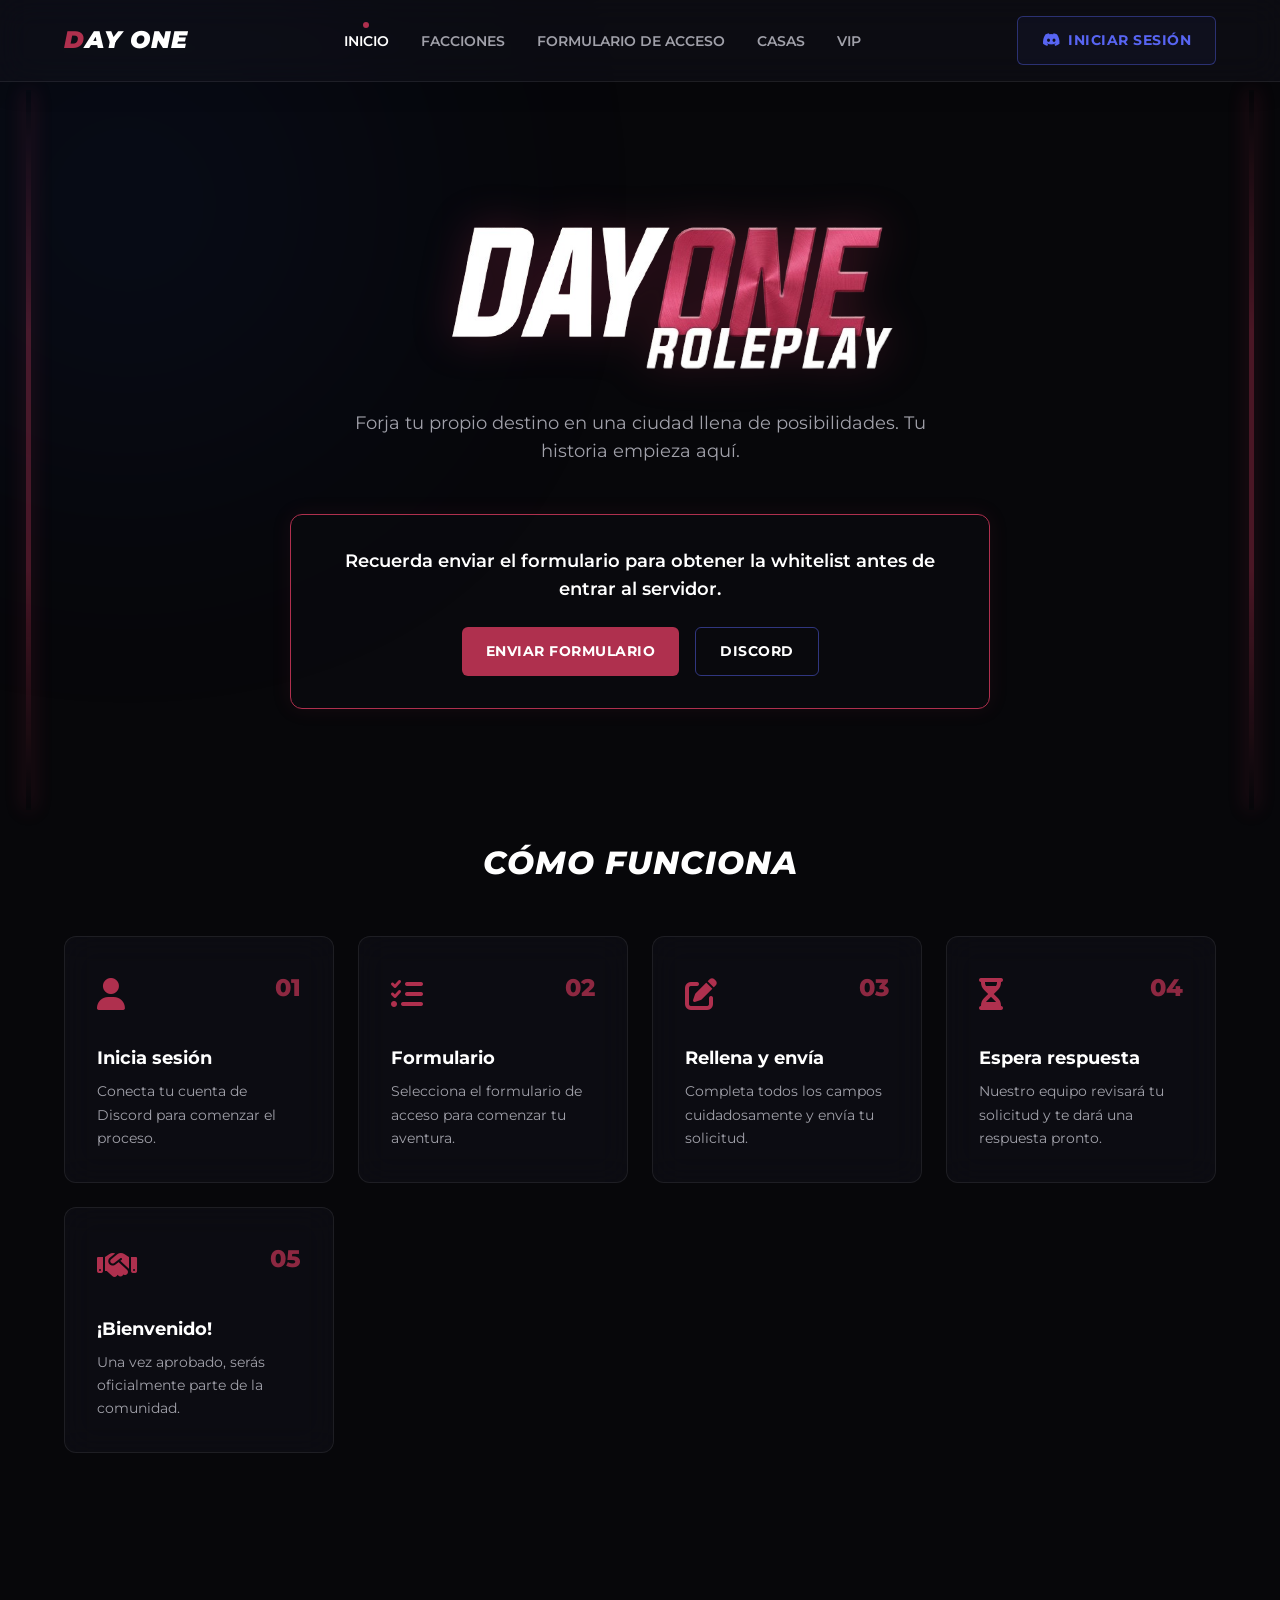
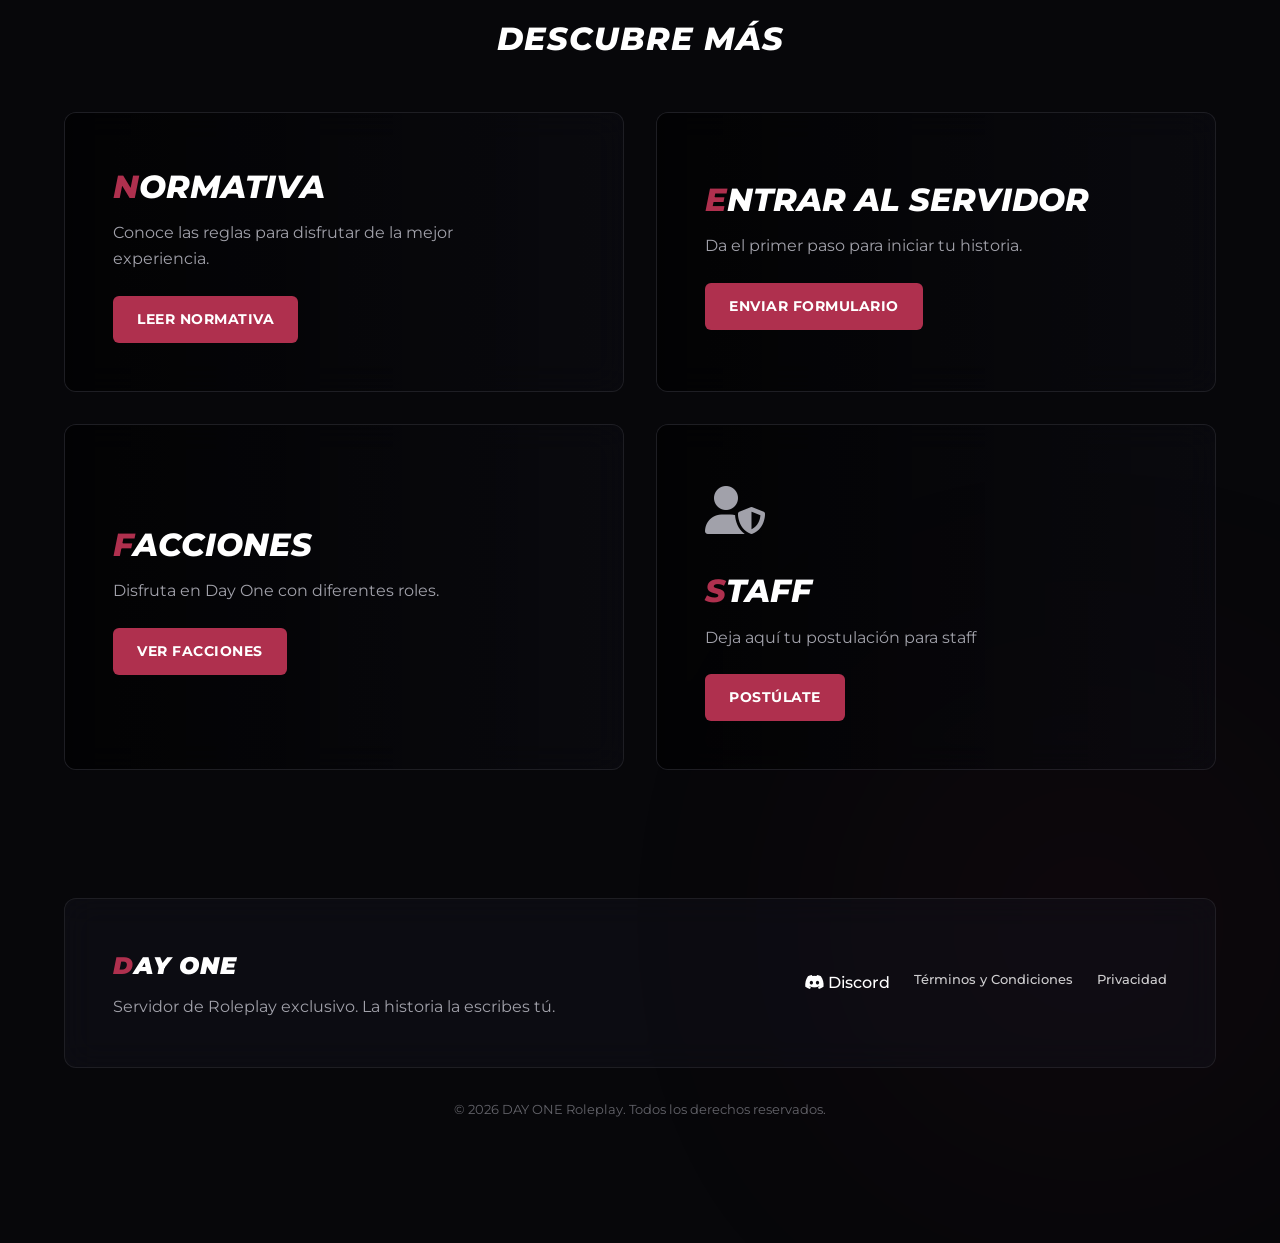
==== commit f850b7ad: "Add files via upload" ====
--- a/index.html
+++ b/index.html
@@ -53,7 +53,7 @@
     <!-- Hero Section -->
     <header class="hero">
         <div class="container">
-            <img class="hero-logo" src="assets/logo2.png" alt="DAY ONE ROLEPLAY">
+            <img class="hero-logo" src="assets/logo-hero.png" alt="DAY ONE ROLEPLAY">
             <p class="hero-desc">Forja tu propio destino en una ciudad llena de posibilidades. Tu historia empieza aquí.
             </p>
 
--- a/styles.css
+++ b/styles.css
@@ -578,8 +578,8 @@
 
 .gallery-grid {
   display: grid;
-  grid-template-columns: repeat(auto-fill, minmax(300px, 1fr));
-  gap: 2rem;
+  grid-template-columns: repeat(auto-fill, minmax(220px, 1fr));
+  gap: 1.5rem;
 }
 
 .gallery-item {
@@ -590,7 +590,7 @@
 
 .placeholder-square {
   width: 100%;
-  aspect-ratio: 1 / 1;
+  aspect-ratio: 16 / 9;
   background: var(--surface);
   border: 1px dashed rgba(255, 255, 255, 0.2);
   border-radius: 12px;
@@ -612,11 +612,97 @@
   color: rgba(255, 255, 255, 0.1);
 }
 
+.hover-play {
+  position: absolute;
+  top: 0;
+  left: 0;
+  right: 0;
+  bottom: 0;
+  background: rgba(175, 48, 78, 0.4);
+  display: flex;
+  align-items: center;
+  justify-content: center;
+  opacity: 0;
+  transition: opacity 0.3s ease;
+  z-index: 2;
+}
+
+.hover-play i {
+  font-size: 4rem;
+  color: #fff;
+  filter: drop-shadow(0 0 20px rgba(0,0,0,0.5));
+  transform: scale(0.8);
+  transition: transform 0.3s ease;
+}
+
+.gallery-item:hover .hover-play {
+  opacity: 1;
+}
+
+.gallery-item:hover .hover-play i {
+  transform: scale(1);
+}
+
 .item-title {
   font-weight: 600;
-  color: var(--text-muted);
-  font-size: 0.95rem;
+  color: var(--text-main);
+  font-size: 1.1rem;
   text-align: center;
+  text-transform: uppercase;
+  letter-spacing: 1px;
+}
+
+.gallery-item img {
+  width: 100%;
+  height: 100%;
+  object-fit: cover;
+  transition: transform 0.5s ease;
+}
+
+.gallery-item:hover img {
+  transform: scale(1.1);
+}
+
+.note-box {
+  background: rgba(175, 48, 78, 0.1);
+  border: 1px solid var(--primary);
+  padding: 2rem;
+  border-radius: 15px;
+  text-align: center;
+  margin: 2rem auto 4rem;
+  max-width: 800px;
+  position: relative;
+  overflow: hidden;
+  box-shadow: 0 0 30px rgba(175, 48, 78, 0.1);
+}
+
+.note-box::before {
+  content: '\f0eb';
+  font-family: 'Font Awesome 6 Free';
+  font-weight: 900;
+  position: absolute;
+  top: -10px;
+  right: -10px;
+  font-size: 5rem;
+  opacity: 0.05;
+  transform: rotate(15deg);
+}
+
+.note-box p {
+  font-size: 1.2rem;
+  font-weight: 600;
+  font-style: italic;
+  color: #fff;
+  margin: 0;
+  text-shadow: 0 2px 4px rgba(0,0,0,0.5);
+}
+
+.btn-info-header {
+    margin-bottom: 2rem;
+    padding: 0.7rem 1.8rem;
+    font-size: 0.95rem;
+    border-radius: 50px;
+    box-shadow: 0 0 20px rgba(175, 48, 78, 0.3);
 }
 
 /* VIP Options Table */
@@ -806,12 +892,28 @@
   height: 100%;
   object-fit: cover;
   object-position: center;
-  transition: transform 0.6s cubic-bezier(0.33, 1, 0.68, 1);
+  transition: transform 0.6s cubic-bezier(0.33, 1, 0.68, 1), opacity 0.4s ease;
+}
+
+.netflix-card .card-img .secondary-img {
+  position: absolute;
+  top: 0;
+  left: 0;
+  opacity: 0;
+}
+
+.netflix-card:hover .card-img .primary-img {
+  opacity: 0;
+}
+
+.netflix-card:hover .card-img .secondary-img {
+  opacity: 1;
 }
 
 .netflix-card:hover .card-img img {
   transform: scale(1.15);
 }
+
 
 .netflix-card .card-info {
   padding: 1.2rem;
@@ -848,62 +950,177 @@
   text-transform: uppercase;
 }
 
-/* Image Modal Styles */
+/* Advanced Image Modal Carousel */
 .modal {
-  display: none;
-  position: fixed;
-  z-index: 2000;
-  left: 0;
-  top: 0;
-  width: 100%;
-  height: 100vh;
-  background-color: rgba(0, 0, 0, 0.9);
-  backdrop-filter: blur(10px);
-  -webkit-backdrop-filter: blur(10px);
-  align-items: center;
-  justify-content: center;
-  flex-direction: column;
+    display: none;
+    position: fixed;
+    z-index: 2000;
+    left: 0;
+    top: 0;
+    width: 100%;
+    height: 100vh;
+    background-color: rgba(0, 0, 0, 0.95);
+    backdrop-filter: blur(20px);
+    -webkit-backdrop-filter: blur(20px);
+    align-items: center;
+    justify-content: center;
+    padding: 2rem;
 }
 
 .modal-content {
-  display: flex;
-  justify-content: center;
-  align-items: center;
-  width: 90%;
-  max-width: 1000px;
-  max-height: 85vh;
-  animation: zoomIn 0.3s cubic-bezier(0.175, 0.885, 0.32, 1.275);
+    width: 100%;
+    max-width: 1200px;
+    height: 90vh;
+    display: flex;
+    flex-direction: column;
+    align-items: center;
+    justify-content: space-between;
+    position: relative;
+    animation: modalAppear 0.5s cubic-bezier(0.16, 1, 0.3, 1);
+}
+
+@keyframes modalAppear {
+    from { opacity: 0; transform: scale(0.9) translateY(20px); }
+    to { opacity: 1; transform: scale(1) translateY(0); }
+}
+
+.modal-title {
+    font-size: clamp(1.5rem, 4vw, 2.5rem);
+    font-weight: 900;
+    font-style: italic;
+    color: #fff;
+    text-transform: uppercase;
+    letter-spacing: 6px;
+    margin-bottom: 1rem;
+    text-align: center;
+    background: linear-gradient(to right, #fff, var(--primary), #fff);
+    -webkit-background-clip: text;
+    -webkit-text-fill-color: transparent;
+    filter: drop-shadow(0 0 10px rgba(175, 48, 78, 0.5));
+}
+
+.carousel-stage {
+    position: relative;
+    width: 100%;
+    flex: 1;
+    display: flex;
+    align-items: center;
+    justify-content: center;
+    overflow: hidden;
+    border-radius: 20px;
+    background: rgba(255, 255, 255, 0.02);
+    border: 1px solid rgba(255, 255, 255, 0.05);
+    box-shadow: inset 0 0 50px rgba(0,0,0,0.5);
+}
+
+#carouselMainImg {
+    max-width: 90%;
+    max-height: 85%;
+    object-fit: contain;
+    border-radius: 8px;
+    transition: all 0.5s cubic-bezier(0.4, 0, 0.2, 1);
+    filter: drop-shadow(0 0 30px rgba(0,0,0,0.8));
+}
+
+.carousel-nav {
+    position: absolute;
+    width: 100%;
+    height: 100%;
+    top: 0;
+    left: 0;
+    display: flex;
+    justify-content: space-between;
+    align-items: center;
+    padding: 0 2rem;
+    pointer-events: none;
+}
+
+.carousel-btn {
+    pointer-events: auto;
+    width: 60px;
+    height: 60px;
+    border-radius: 50%;
+    background: rgba(22, 22, 30, 0.6);
+    border: 1px solid rgba(255, 255, 255, 0.1);
+    color: #fff;
+    font-size: 1.2rem;
+    cursor: pointer;
+    display: flex;
+    align-items: center;
+    justify-content: center;
+    transition: all 0.3s ease;
+    backdrop-filter: blur(10px);
+}
+
+.carousel-btn:hover {
+    background: var(--primary);
+    border-color: var(--primary);
+    box-shadow: 0 0 20px rgba(175, 48, 78, 0.6);
+    transform: scale(1.1);
 }
 
 .close-modal {
-  position: absolute;
-  top: 30px;
-  right: 50px;
-  color: var(--text-muted);
-  font-size: 50px;
-  font-weight: bold;
-  cursor: pointer;
-  transition: 0.3s;
-  z-index: 2001;
-}
-
-.close-modal:hover,
-.close-modal:focus {
-  color: var(--primary);
-  transform: scale(1.1);
-  text-shadow: 0 0 15px var(--primary);
-}
-
-@keyframes zoomIn {
-  from {
-    transform: scale(0.5);
-    opacity: 0;
-  }
-
-  to {
-    transform: scale(1);
+    position: absolute;
+    top: -10px;
+    right: -10px;
+    width: 45px;
+    height: 45px;
+    background: var(--primary);
+    color: #fff;
+    border-radius: 50%;
+    display: flex;
+    align-items: center;
+    justify-content: center;
+    font-size: 1.5rem;
+    cursor: pointer;
+    z-index: 2005;
+    transition: all 0.3s ease;
+    box-shadow: 0 0 15px rgba(175, 48, 78, 0.4);
+}
+
+.close-modal:hover {
+    transform: rotate(90deg) scale(1.1);
+    background: #fff;
+    color: var(--primary);
+}
+
+.carousel-thumbnails {
+    display: flex;
+    gap: 1.5rem;
+    margin-top: 2rem;
+    padding: 1rem;
+    background: rgba(255,255,255,0.03);
+    border-radius: 15px;
+    border: 1px solid rgba(255,255,255,0.05);
+}
+
+.thumb-item {
+    width: 100px;
+    aspect-ratio: 16 / 9;
+    border-radius: 8px;
+    overflow: hidden;
+    cursor: pointer;
+    border: 2px solid transparent;
+    transition: all 0.3s ease;
+    opacity: 0.5;
+}
+
+.thumb-item:hover {
+    opacity: 0.8;
+    transform: translateY(-5px);
+}
+
+.thumb-item.active {
     opacity: 1;
-  }
+    border-color: var(--primary);
+    box-shadow: 0 0 15px rgba(175, 48, 78, 0.4);
+    transform: scale(1.05);
+}
+
+.thumb-item img {
+    width: 100%;
+    height: 100%;
+    object-fit: cover;
 }
 
 /* Factions 3-Column Layout */
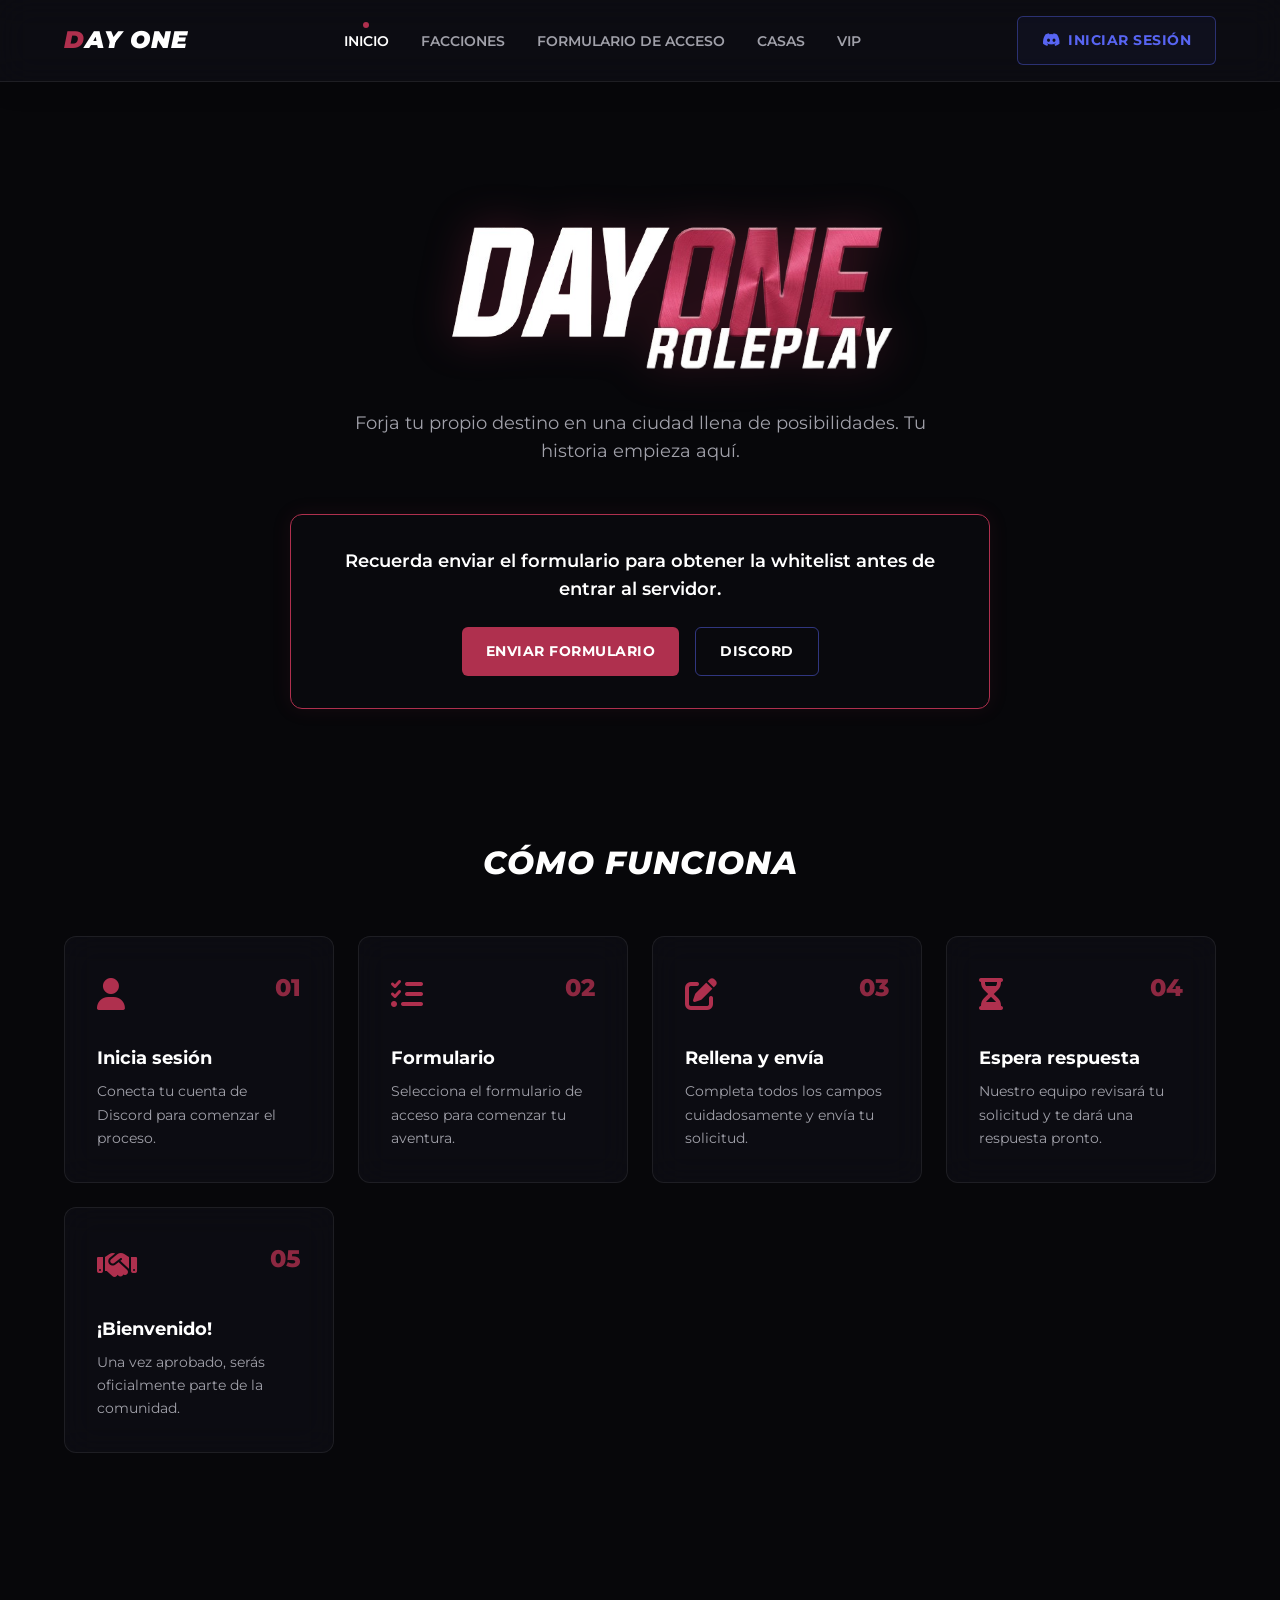
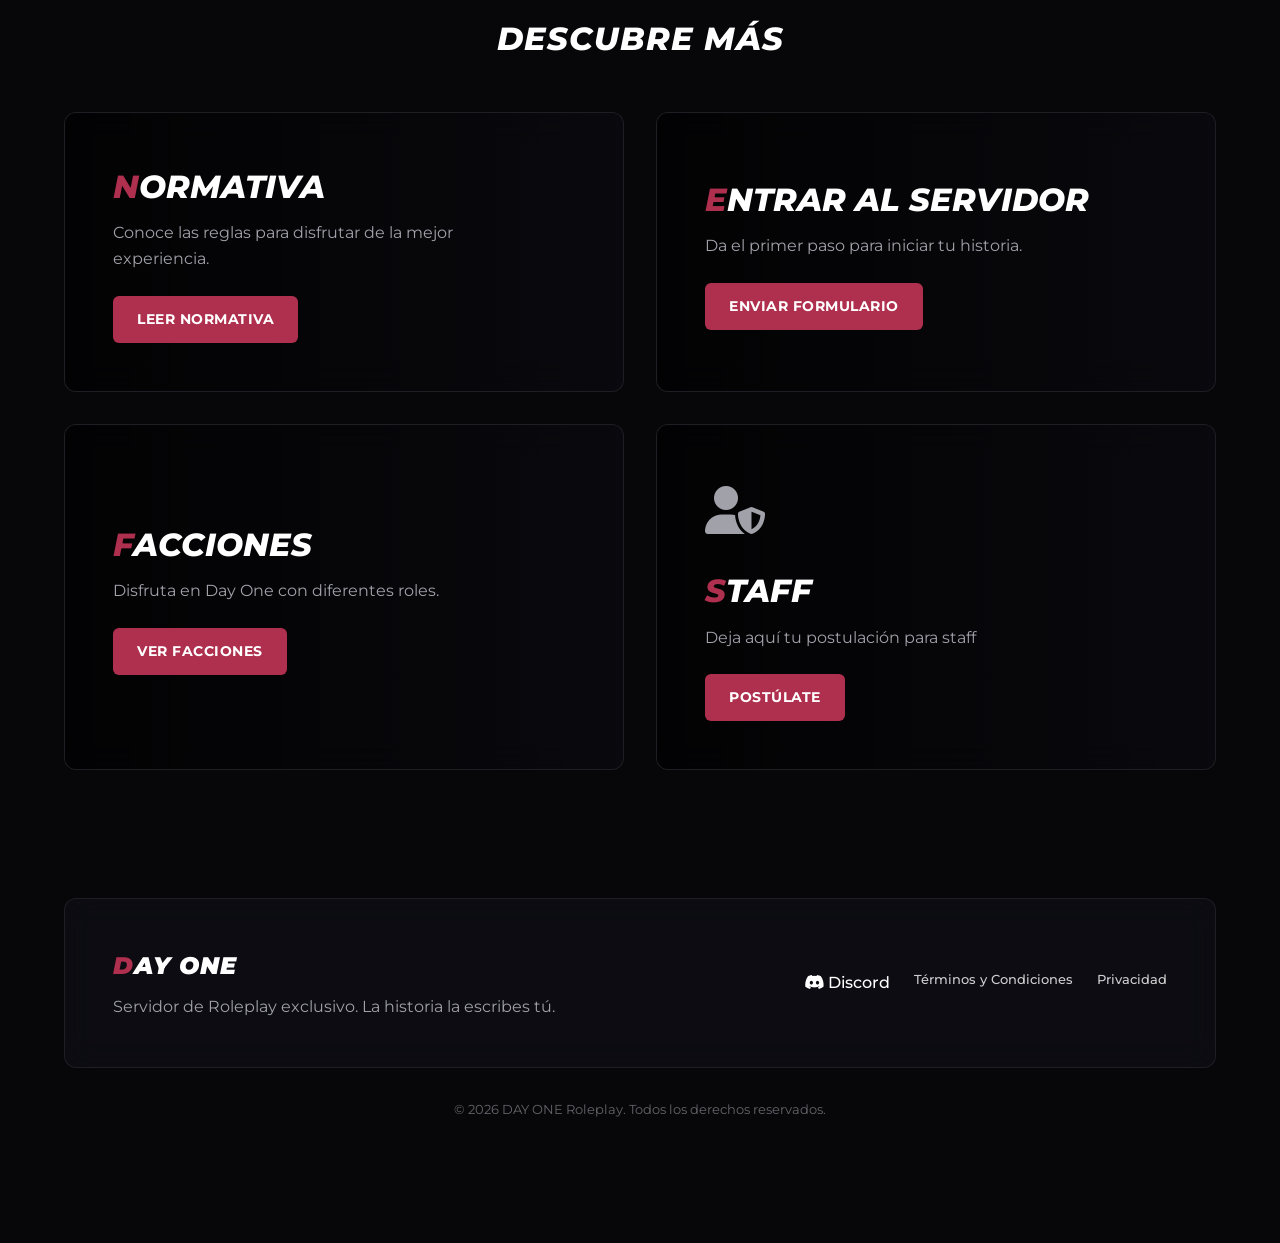
==== commit 738ac4bd: "Add files via upload" ====
--- a/index.html
+++ b/index.html
@@ -33,7 +33,7 @@
                 </a>
             </div>
 
-            <ul class="nav-links">
+            <ul class="nav-links" id="navLinks">
                 <li><a href="#" class="active">INICIO</a></li>
                 <li><a href="facciones.html">FACCIONES</a></li>
                 <li><a href="https://docs.google.com/forms/d/e/1FAIpQLSfUeQKy574hQDw7PgmTMZ7LwbjWmcLIfikVffbPudmNFep9xA/viewform"
@@ -46,6 +46,9 @@
                 <a href="https://discord.gg/2w2SakPv6j" target="_blank" class="btn btn-ghost discord-login">
                     <i class="fa-brands fa-discord"></i> INICIAR SESIÓN
                 </a>
+                <button class="hamburger" id="hamburgerBtn">
+                    <i class="fa-solid fa-bars"></i>
+                </button>
             </div>
         </div>
     </nav>
@@ -188,6 +191,17 @@
         <p class="copyright">&copy; 2026 DAY ONE Roleplay. Todos los derechos reservados.</p>
     </footer>
 
+    <script>
+        // Hamburger Menu Logic
+        const hamburgerBtn = document.getElementById('hamburgerBtn');
+        const navLinks = document.getElementById('navLinks');
+
+        if (hamburgerBtn && navLinks) {
+            hamburgerBtn.addEventListener('click', () => {
+                navLinks.classList.toggle('active');
+            });
+        }
+    </script>
 </body>
 
 </html>
--- a/styles.css
+++ b/styles.css
@@ -16,12 +16,14 @@
   box-sizing: border-box;
 }
 
-body {
+html, body {
   font-family: 'Montserrat', sans-serif;
   background-color: var(--bg-dark);
   color: var(--text-main);
   line-height: 1.6;
   overflow-x: hidden;
+  max-width: 100%;
+  width: 100%;
   position: relative;
 }
 
@@ -210,6 +212,17 @@
   opacity: 1;
 }
 
+/* Hamburger Menu */
+.hamburger {
+  display: none;
+  background: transparent;
+  border: none;
+  color: var(--text-main);
+  font-size: 1.5rem;
+  cursor: pointer;
+  margin-left: 1rem;
+}
+
 /* Hero Section */
 .hero {
   padding-top: 12rem;
@@ -893,6 +906,9 @@
   object-fit: cover;
   object-position: center;
   transition: transform 0.6s cubic-bezier(0.33, 1, 0.68, 1), opacity 0.4s ease;
+  /* Hide watermark in top-right by scaling slightly */
+  transform: scale(1.06);
+  transform-origin: top left;
 }
 
 .netflix-card .card-img .secondary-img {
@@ -911,7 +927,7 @@
 }
 
 .netflix-card:hover .card-img img {
-  transform: scale(1.15);
+  transform: scale(1.2); /* Increased slightly to keep hiding watermark during hover scale */
 }
 
 
@@ -1267,9 +1283,71 @@
     transform: scale(1.02);
   }
 
+  .nav-container {
+    position: relative;
+  }
+
+  .nav-right {
+    position: absolute;
+    right: 0;
+    top: 50%;
+    transform: translateY(-50%);
+    display: flex;
+    align-items: center;
+    gap: 0.8rem;
+    padding-right: 0;
+  }
+  
+  .hamburger {
+    display: block;
+    margin: 0 !important;
+    padding: 0 !important;
+  }
+
+  .discord-login {
+    font-size: 0 !important;
+    padding: 0.5rem 0.6rem !important;
+    gap: 0 !important;
+  }
+  
+  .discord-login i {
+    font-size: 1.2rem !important;
+    margin: 0 !important;
+  }
+
   .nav-links {
     display: none;
-    /* Hide on mobile for simplicity, add hamburger if needed */
+    position: absolute;
+    top: 100%; /* Empieza justo debajo del navbar */
+    left: 0;
+    width: 100%;
+    height: 100vh; /* Para asegurar que baje todo lo necesario */
+    background: #07070a; /* Fondo sólido oscuro, sin backdrop-filter anidado para evitar bugs en iOS */
+    flex-direction: column;
+    align-items: center;
+    justify-content: flex-start;
+    padding-top: 3rem;
+    padding-bottom: 5rem;
+    gap: 2.5rem;
+    z-index: 990;
+    overflow-y: auto;
+    border-top: 1px solid rgba(255, 255, 255, 0.05);
+  }
+
+  .nav-links a {
+    font-size: 1.5rem;
+    font-weight: 800;
+    letter-spacing: 2px;
+  }
+
+  .nav-links.active {
+    display: flex !important;
+    animation: slideDownNav 0.4s cubic-bezier(0.16, 1, 0.3, 1) forwards;
+  }
+
+  @keyframes slideDownNav {
+    from { opacity: 0; transform: translateY(-20px); }
+    to { opacity: 1; transform: translateY(0); }
   }
 
   .cards-grid {
@@ -1287,4 +1365,139 @@
   .gallery-grid {
     grid-template-columns: repeat(auto-fill, minmax(200px, 1fr));
   }
+}
+
+/* Super Responsive Mobile - VIP & General */
+@media (max-width: 768px) {
+  /* Encabezados */
+  .page-header {
+    padding: 7rem 0 2rem;
+  }
+  
+  .page-title {
+    font-size: 2.5rem !important;
+  }
+
+  .hero-desc {
+    font-size: 0.9rem;
+    padding: 0 1rem;
+  }
+  
+  /* VIP Netflix Rows */
+  .netflix-section .tier-title {
+    font-size: 1.2rem;
+    margin-bottom: 1rem;
+    padding: 0 1rem;
+  }
+
+  /* Ocultar botones de scroll en móvil (scroll táctil es mejor) */
+  .scroll-btn {
+    display: none !important;
+  }
+
+  .netflix-row {
+    padding: 0.5rem 1rem 1rem 1rem;
+    gap: 1rem;
+  }
+
+  .netflix-card {
+    flex: 0 0 180px;
+  }
+
+  .netflix-card .card-img,
+  .card-img-placeholder {
+    height: 130px;
+  }
+
+  .netflix-card .card-info {
+    padding: 0.8rem;
+  }
+
+  .netflix-card h4 {
+    font-size: 0.9rem;
+  }
+
+  /* Tabla VIP */
+  .vip-table {
+    display: block;
+    overflow-x: auto;
+    -webkit-overflow-scrolling: touch;
+    white-space: nowrap;
+    border-radius: 8px;
+    margin: 0 1rem 3rem 1rem;
+    width: auto;
+  }
+
+  .vip-table .table-category th {
+    font-size: 1.1rem;
+    padding: 1rem;
+    letter-spacing: 1px;
+  }
+
+  .vip-table th, 
+  .vip-table td {
+    font-size: 0.9rem;
+    padding: 0.8rem 1rem;
+  }
+
+  /* Botones VIP */
+  .vip-buttons-section {
+    padding-top: 1.5rem;
+    margin-bottom: 3rem;
+    padding-left: 1rem;
+    padding-right: 1rem;
+  }
+
+  .btn-large {
+    padding: 0.8rem 1.5rem;
+    font-size: 0.9rem;
+  }
+
+  /* Footer */
+  .footer-content {
+    flex-direction: column;
+    text-align: center;
+    gap: 1.5rem;
+    padding: 2rem 1rem;
+  }
+  
+  .footer-links {
+    margin-left: 0 !important;
+    justify-content: center;
+    flex-wrap: wrap;
+    gap: 1rem;
+  }
+
+  /* Modal de Imágenes VIP */
+  .modal-title {
+    font-size: 1.2rem;
+    letter-spacing: 1px;
+    margin-bottom: 0.5rem;
+  }
+
+  .carousel-btn {
+    width: 40px;
+    height: 40px;
+    font-size: 1rem;
+  }
+
+  .carousel-nav {
+    padding: 0 0.5rem;
+  }
+
+  .thumb-item {
+    width: 60px;
+    border-radius: 6px;
+  }
+  
+  .carousel-thumbnails {
+    gap: 0.8rem;
+    margin-top: 1rem;
+    padding: 0.8rem;
+  }
+
+  #carouselMainImg {
+    max-width: 95%;
+    max-height: 70%;
+  }
 }
